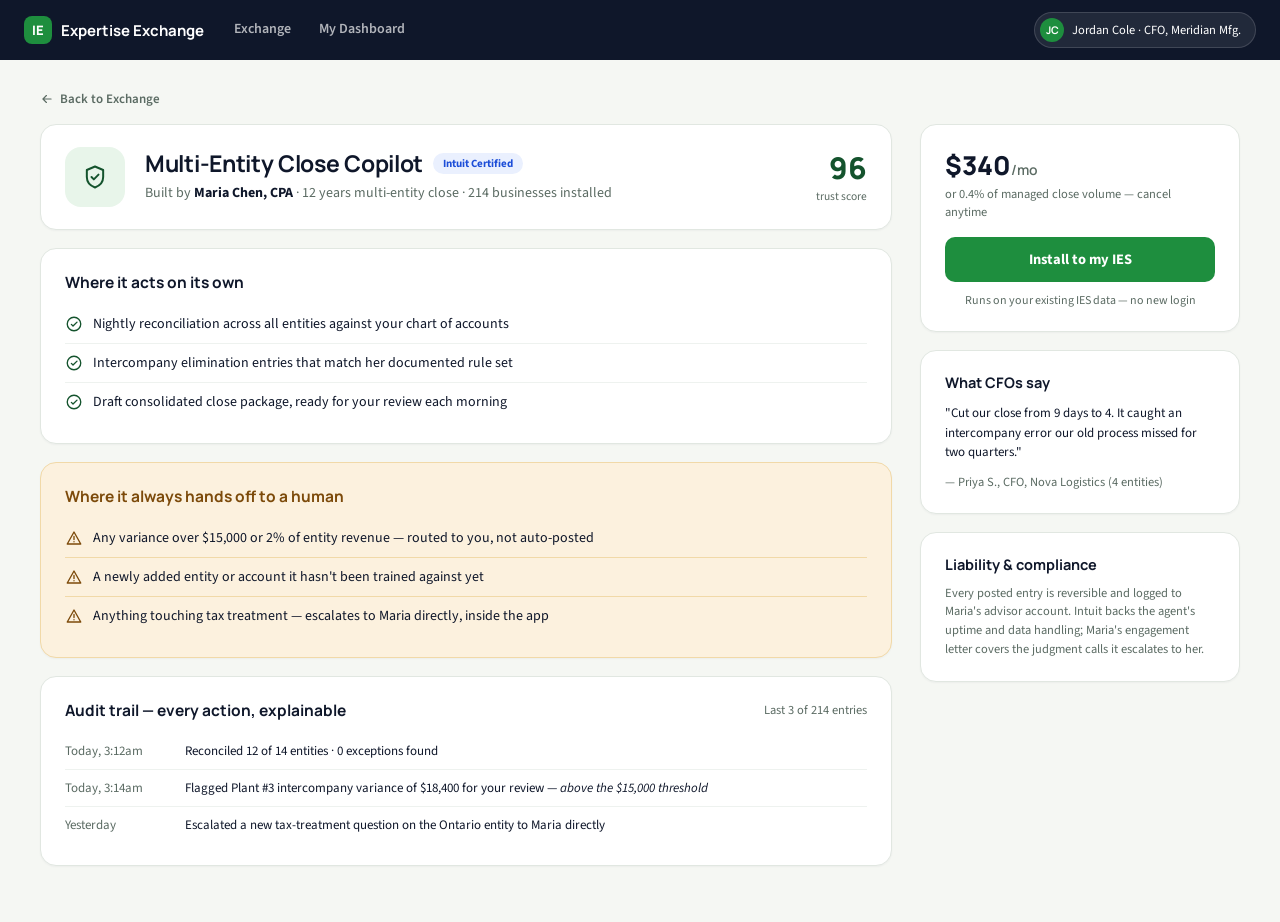
==== agent.html @ d36802e1 "Made by Aditya Vikram Singh" ====
<!doctype html>
<html lang="en">
<head>
<meta charset="utf-8">
<meta name="viewport" content="width=device-width, initial-scale=1">
<title>Multi-Entity Close Copilot — Agent detail</title>
<link rel="preconnect" href="https://fonts.googleapis.com">
<link href="https://fonts.googleapis.com/css2?family=Manrope:wght@500;700;800&family=Source+Sans+3:wght@400;500;600;700&display=swap" rel="stylesheet">
<link rel="stylesheet" href="styles.css">
</head>
<body>
<div class="page">

  <div class="topnav">
    <a href="index.html" class="brand">
      <div class="brand-mark">IE</div>
      <span class="brand-name">Expertise Exchange</span>
    </a>
    <nav>
      <a href="exchange.html" class="navlink">Exchange</a>
      <a href="dashboard.html" class="navlink">My Dashboard</a>
    </nav>
    <div class="spacer"></div>
    <div class="who">
      <div class="avatar">JC</div>
      <span>Jordan Cole · CFO, Meridian Mfg.</span>
    </div>
  </div>

  <div class="wrap">
    <div class="container">

      <a href="exchange.html" style="display:inline-flex; align-items:center; gap:6px; font-size:13px; color:var(--ink-soft); font-weight:600; margin-bottom:16px;">
        <svg width="14" height="14" viewBox="0 0 24 24" fill="none" stroke="currentColor" stroke-width="2" stroke-linecap="round" stroke-linejoin="round"><path d="M19 12H5M11 6l-6 6 6 6"/></svg>
        Back to Exchange
      </a>

      <div style="display:flex; gap:28px; flex-wrap:wrap;">

        <div style="flex:2 1 480px;">

          <div class="card" style="margin-bottom:18px; padding:22px 24px; display:flex; gap:20px; align-items:flex-start; flex-wrap:wrap;">
            <div class="icon-box brand" style="width:60px; height:60px; border-radius:16px;">
              <svg width="28" height="28" viewBox="0 0 24 24" fill="none" stroke="currentColor" stroke-width="1.7" stroke-linecap="round" stroke-linejoin="round"><path d="M12 3l7 3v6c0 4.5-3 7.5-7 9-4-1.5-7-4.5-7-9V6l7-3z"/><path d="M9 12l2 2 4-4"/></svg>
            </div>
            <div style="flex-grow:1; min-width:200px;">
              <div style="display:flex; align-items:center; gap:10px; margin-bottom:4px; flex-wrap:wrap;">
                <h1 style="font-size:23px; letter-spacing:-.3px;">Multi-Entity Close Copilot</h1>
                <span class="badge certified">Intuit Certified</span>
              </div>
              <div class="muted" style="font-size:14px;">Built by <strong style="color:var(--ink);">Maria Chen, CPA</strong> · 12 years multi-entity close · 214 businesses installed</div>
            </div>
            <div style="text-align:right; flex-shrink:0;">
              <div style="font-family:'Manrope',sans-serif; font-weight:800; font-size:30px; color:var(--brand-dark);">96</div>
              <div style="font-size:11.5px; color:var(--ink-soft);">trust score</div>
            </div>
          </div>

          <div class="card" style="margin-bottom:18px; padding:22px 24px;">
            <div style="font-family:'Manrope',sans-serif; font-weight:700; font-size:15.5px; margin-bottom:12px;">Where it acts on its own</div>
            <div class="row"><svg width="18" height="18" viewBox="0 0 24 24" fill="none" stroke="#14532D" stroke-width="1.8" stroke-linecap="round" stroke-linejoin="round" style="flex-shrink:0; margin-top:1px;"><circle cx="12" cy="12" r="9"/><path d="M8.5 12.5l2.2 2.2L16 9.5"/></svg><span style="font-size:14px;">Nightly reconciliation across all entities against your chart of accounts</span></div>
            <div class="row"><svg width="18" height="18" viewBox="0 0 24 24" fill="none" stroke="#14532D" stroke-width="1.8" stroke-linecap="round" stroke-linejoin="round" style="flex-shrink:0; margin-top:1px;"><circle cx="12" cy="12" r="9"/><path d="M8.5 12.5l2.2 2.2L16 9.5"/></svg><span style="font-size:14px;">Intercompany elimination entries that match her documented rule set</span></div>
            <div class="row"><svg width="18" height="18" viewBox="0 0 24 24" fill="none" stroke="#14532D" stroke-width="1.8" stroke-linecap="round" stroke-linejoin="round" style="flex-shrink:0; margin-top:1px;"><circle cx="12" cy="12" r="9"/><path d="M8.5 12.5l2.2 2.2L16 9.5"/></svg><span style="font-size:14px;">Draft consolidated close package, ready for your review each morning</span></div>
          </div>

          <div class="card amber" style="margin-bottom:18px; padding:22px 24px;">
            <div style="font-family:'Manrope',sans-serif; font-weight:700; font-size:15.5px; margin-bottom:12px; color:#7C4A0A;">Where it always hands off to a human</div>
            <div class="row" style="border-bottom-color:#F1D9A8;"><svg width="18" height="18" viewBox="0 0 24 24" fill="none" stroke="#7C4A0A" stroke-width="1.8" stroke-linecap="round" stroke-linejoin="round" style="flex-shrink:0; margin-top:1px;"><path d="M12 4l9 16H3L12 4z"/><path d="M12 10v4M12 17h.01"/></svg><span style="font-size:14px;">Any variance over $15,000 or 2% of entity revenue — routed to you, not auto-posted</span></div>
            <div class="row" style="border-bottom-color:#F1D9A8;"><svg width="18" height="18" viewBox="0 0 24 24" fill="none" stroke="#7C4A0A" stroke-width="1.8" stroke-linecap="round" stroke-linejoin="round" style="flex-shrink:0; margin-top:1px;"><path d="M12 4l9 16H3L12 4z"/><path d="M12 10v4M12 17h.01"/></svg><span style="font-size:14px;">A newly added entity or account it hasn't been trained against yet</span></div>
            <div class="row" style="border-bottom:none;"><svg width="18" height="18" viewBox="0 0 24 24" fill="none" stroke="#7C4A0A" stroke-width="1.8" stroke-linecap="round" stroke-linejoin="round" style="flex-shrink:0; margin-top:1px;"><path d="M12 4l9 16H3L12 4z"/><path d="M12 10v4M12 17h.01"/></svg><span style="font-size:14px;">Anything touching tax treatment — escalates to Maria directly, inside the app</span></div>
          </div>

          <div class="card" style="padding:22px 24px;">
            <div style="display:flex; align-items:center; justify-content:space-between; margin-bottom:12px; flex-wrap:wrap; gap:8px;">
              <div style="font-family:'Manrope',sans-serif; font-weight:700; font-size:15.5px;">Audit trail — every action, explainable</div>
              <span class="small muted">Last 3 of 214 entries</span>
            </div>
            <div style="font-size:13px;">
              <div class="row"><span class="muted" style="width:110px; flex-shrink:0;">Today, 3:12am</span><span>Reconciled 12 of 14 entities · 0 exceptions found</span></div>
              <div class="row"><span class="muted" style="width:110px; flex-shrink:0;">Today, 3:14am</span><span>Flagged Plant #3 intercompany variance of $18,400 for your review — <em>above the $15,000 threshold</em></span></div>
              <div class="row" style="border-bottom:none;"><span class="muted" style="width:110px; flex-shrink:0;">Yesterday</span><span>Escalated a new tax-treatment question on the Ontario entity to Maria directly</span></div>
            </div>
          </div>

        </div>

        <div style="flex:1 1 280px; max-width:320px;">
          <div class="card" style="margin-bottom:18px; padding:22px 24px;">
            <div style="font-family:'Manrope',sans-serif; font-weight:800; font-size:26px; margin-bottom:2px;">$340<span style="font-size:14px; font-weight:600; color:var(--ink-soft);">/mo</span></div>
            <div class="small muted" style="margin-bottom:16px;">or 0.4% of managed close volume — cancel anytime</div>
            <a href="dashboard.html" class="btn btn-primary" style="width:100%; margin-bottom:10px;">Install to my IES</a>
            <div style="font-size:12px; color:var(--ink-soft); text-align:center;">Runs on your existing IES data — no new login</div>
          </div>
          <div class="card" style="margin-bottom:18px; padding:22px 24px;">
            <div style="font-family:'Manrope',sans-serif; font-weight:700; font-size:14.5px; margin-bottom:12px;">What CFOs say</div>
            <p style="font-size:13px; line-height:1.5; margin:0 0 10px;">"Cut our close from 9 days to 4. It caught an intercompany error our old process missed for two quarters."</p>
            <div class="small muted">— Priya S., CFO, Nova Logistics (4 entities)</div>
          </div>
          <div class="card" style="padding:22px 24px;">
            <div style="font-family:'Manrope',sans-serif; font-weight:700; font-size:14.5px; margin-bottom:10px;">Liability &amp; compliance</div>
            <p class="small muted" style="line-height:1.5; margin:0;">Every posted entry is reversible and logged to Maria's advisor account. Intuit backs the agent's uptime and data handling; Maria's engagement letter covers the judgment calls it escalates to her.</p>
          </div>
        </div>

      </div>
    </div>
  </div>
</div>
</body>
</html>
---- styles.css ----
/* Intuit Expertise Exchange — shared design system */

:root{
  --ink:#0F172A;
  --ink-soft:#5B6B63;
  --paper:#FFFFFF;
  --canvas:#F5F7F3;
  --line:#E1E7E1;
  --brand:#1E8E3E;
  --brand-dark:#14532D;
  --brand-soft:#E8F5EA;
  --accent:#2452D9;
  --accent-dark:#1D3FAE;
  --accent-soft:#EAF0FE;
  --amber:#B45309;
  --amber-soft:#FCF1DE;
  --amber-line:#F1D9A8;
  --red:#B42318;
  --red-soft:#FDECEC;
  --max:1280px;
}

*{ box-sizing:border-box; }

html,body{
  margin:0;
  padding:0;
  background:var(--canvas);
  color:var(--ink);
  font-family:'Source Sans 3', -apple-system, Segoe UI, sans-serif;
  -webkit-font-smoothing:antialiased;
}

a{ text-decoration:none; color:inherit; }

h1,h2,h3{ font-family:'Manrope', -apple-system, Segoe UI, sans-serif; margin:0; }

.page{ min-height:100vh; display:flex; flex-direction:column; }

/* ---- Top nav ---- */
.topnav{
  height:60px;
  flex-shrink:0;
  background:#0F172A;
  display:flex;
  align-items:center;
  padding:0 24px;
  gap:28px;
  position:sticky;
  top:0;
  z-index:10;
}
.topnav .brand{ display:flex; align-items:center; gap:9px; }
.topnav .brand-mark{
  width:28px; height:28px; border-radius:8px;
  background:var(--brand);
  display:flex; align-items:center; justify-content:center;
  color:#fff; font-family:'Manrope',sans-serif; font-weight:800; font-size:13px;
}
.topnav.accent .brand-mark{ background:var(--accent); }
.topnav .brand-name{ color:#fff; font-family:'Manrope',sans-serif; font-weight:700; font-size:15px; white-space:nowrap; }
.topnav nav{ display:flex; gap:24px; }
.navlink{ color:rgba(255,255,255,.68); font-size:14px; font-weight:600; padding:4px 2px; border-bottom:2px solid transparent; }
.navlink.active{ color:#fff; border-bottom-color:var(--brand); }
.topnav.accent .navlink.active{ border-bottom-color:var(--accent); }
.spacer{ flex-grow:1; }
.who{
  display:flex; align-items:center; gap:8px;
  background:rgba(255,255,255,.08); border:1px solid rgba(255,255,255,.14);
  border-radius:999px; padding:5px 14px 5px 5px;
  flex-shrink:0;
}
.who .avatar{
  width:24px; height:24px; border-radius:50%;
  background:var(--brand); color:#fff; font-size:10.5px; font-weight:700;
  display:flex; align-items:center; justify-content:center; font-family:'Manrope',sans-serif;
}
.topnav.accent .who .avatar{ background:var(--accent); }
.who span{ color:#fff; font-size:12.5px; white-space:nowrap; }

/* ---- Layout ---- */
.wrap{ flex-grow:1; padding:30px 40px 56px; }
.container{ max-width:var(--max); margin:0 auto; }

/* ---- Cards ---- */
.card{
  background:#fff;
  border:1px solid var(--line);
  border-radius:16px;
  box-shadow:0 1px 2px rgba(15,23,42,.04);
}
.card.amber{ background:var(--amber-soft); border-color:var(--amber-line); }
.card.hover{ transition:transform .15s ease, box-shadow .15s ease; }
.card.hover:hover{ box-shadow:0 2px 4px rgba(15,23,42,.06), 0 14px 28px rgba(15,23,42,.09); transform:translateY(-2px); }

/* ---- Icon boxes ---- */
.icon-box{ display:flex; align-items:center; justify-content:center; border-radius:12px; flex-shrink:0; }
.icon-box.brand{ background:var(--brand-soft); color:var(--brand-dark); }
.icon-box.accent{ background:var(--accent-soft); color:var(--accent); }
.icon-box.amber{ background:var(--amber-soft); color:var(--amber); }

/* ---- Chips / badges ---- */
.chip{ font-size:13px; font-weight:600; color:var(--ink-soft); background:#fff; border:1px solid var(--line); border-radius:999px; padding:7px 14px; white-space:nowrap; }
.chip.active{ background:var(--brand-dark); color:#fff; border-color:var(--brand-dark); }
.badge{ font-size:11px; font-weight:700; border-radius:999px; padding:3px 10px; white-space:nowrap; }
.badge.featured{ color:var(--brand-dark); background:var(--brand-soft); }
.badge.certified{ color:#1D4ED8; background:var(--accent-soft); }
.eyebrow{ display:inline-block; font-size:12px; font-weight:700; letter-spacing:.06em; text-transform:uppercase; color:var(--brand-dark); background:var(--brand-soft); border-radius:999px; padding:5px 14px; }

/* ---- Buttons ---- */
.btn{
  display:inline-flex; align-items:center; justify-content:center; gap:8px;
  font-family:'Source Sans 3',sans-serif; font-weight:700; font-size:14.5px;
  border-radius:10px; padding:12px 18px; border:none; cursor:pointer;
}
.btn-primary{ background:var(--brand); color:#fff; }
.btn-accent{ background:var(--accent); color:#fff; }
.btn-ghost{ background:#fff; border:1px solid var(--line); color:var(--ink-soft); }
.btn-sm{ font-size:12.5px; padding:8px 14px; border-radius:9px; }

/* ---- Role cards (landing) ---- */
.role-card{
  background:#fff; border:1px solid var(--line); border-radius:18px; padding:28px 26px;
  min-height:250px; display:flex; flex-direction:column;
  box-shadow:0 1px 2px rgba(15,23,42,.04), 0 8px 20px rgba(15,23,42,.05);
  transition:transform .15s ease, box-shadow .15s ease;
}
.role-card:hover{ box-shadow:0 2px 4px rgba(15,23,42,.06), 0 16px 32px rgba(15,23,42,.10); transform:translateY(-2px); }

/* ---- Rows / lists ---- */
.row{ display:flex; gap:10px; align-items:flex-start; padding:9px 0; border-bottom:1px solid #EEF2EF; }
.row:last-child{ border-bottom:none; }
.task{ display:flex; gap:12px; align-items:flex-start; padding:12px 14px; border-radius:11px; margin-bottom:8px; }

/* ---- Table ---- */
table{ width:100%; border-collapse:collapse; }
th{ font-size:11.5px; text-transform:uppercase; letter-spacing:.04em; color:var(--ink-soft); text-align:left; padding:8px 10px; border-bottom:1px solid var(--line); font-weight:700; }
td{ font-size:13px; padding:10px 10px; border-bottom:1px solid #F0F3F0; }
tr:last-child td{ border-bottom:none; }

/* ---- Toggles ---- */
.toggle{ width:32px; height:18px; border-radius:999px; display:flex; padding:2px; flex-shrink:0; }
.toggle-on{ background:var(--brand); }
.toggle-off{ background:#D7DEDA; }
.toggle-dot{ width:14px; height:14px; border-radius:50%; background:#fff; }
.toggle-on .toggle-dot{ margin-left:auto; }

/* ---- Step numbers ---- */
.step-num{
  width:24px; height:24px; border-radius:7px; background:var(--accent-soft); color:var(--accent-dark);
  font-size:12px; font-weight:800; display:flex; align-items:center; justify-content:center;
  font-family:'Manrope',sans-serif; flex-shrink:0;
}
.step-num.amber{ background:#F5E1B8; color:#7C4A0A; }

/* ---- Checklist ---- */
.checklist{ display:flex; align-items:center; gap:10px; font-size:13px; padding:7px 0; }

/* ---- Stat strip ---- */
.stat{ text-align:center; }
.stat .num{ font-family:'Manrope',sans-serif; font-weight:800; font-size:22px; color:var(--brand-dark); }
.stat .label{ font-size:12.5px; color:var(--ink-soft); }

/* ---- Grids ---- */
.grid-2{ display:grid; grid-template-columns:repeat(2,minmax(0,1fr)); gap:16px; }
.grid-3{ display:grid; grid-template-columns:repeat(3,minmax(0,1fr)); gap:18px; }
.grid-4{ display:grid; grid-template-columns:repeat(4,minmax(0,1fr)); gap:16px; }
.flex{ display:flex; }
.flex-col{ display:flex; flex-direction:column; }
.gap-14{ gap:14px; }
.gap-18{ gap:18px; }

/* ---- Utility ---- */
.muted{ color:var(--ink-soft); }
.small{ font-size:12.5px; }

/* ---- Responsive ---- */
@media (max-width: 900px){
  .wrap{ padding:22px 18px 44px; }
  .grid-3{ grid-template-columns:1fr; }
  .grid-4{ grid-template-columns:repeat(2,minmax(0,1fr)); }
  .grid-2{ grid-template-columns:1fr; }
  .topnav{ padding:0 16px; gap:16px; }
  .topnav .brand-name{ display:none; }
  .who span{ display:none; }
}
@media (max-width: 640px){
  .grid-4{ grid-template-columns:1fr; }
}
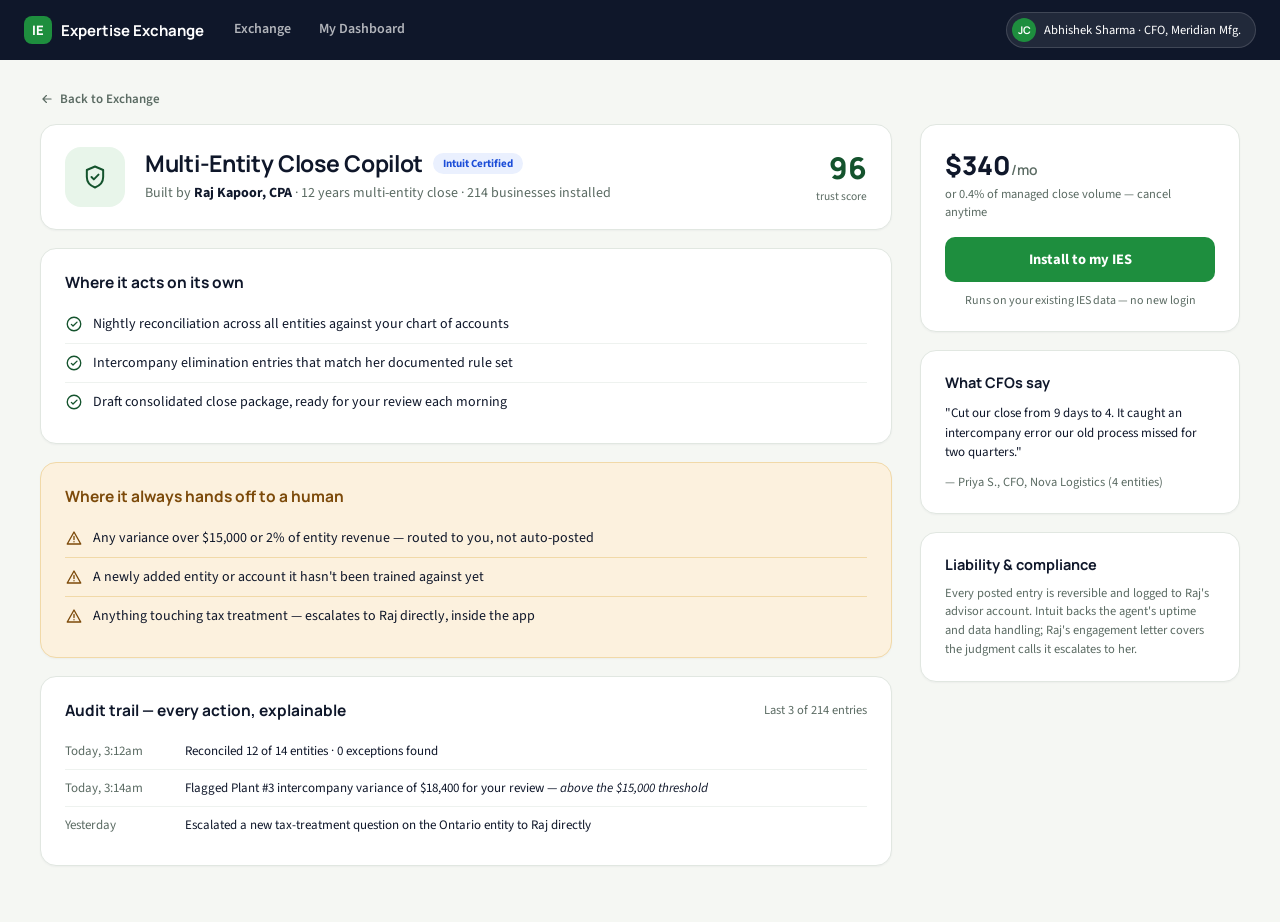
==== commit f85489e0: "Made by Aditya Vikram Singh" ====
--- a/agent.html
+++ b/agent.html
@@ -23,7 +23,7 @@
     <div class="spacer"></div>
     <div class="who">
       <div class="avatar">JC</div>
-      <span>Jordan Cole · CFO, Meridian Mfg.</span>
+      <span>Abhishek Sharma · CFO, Meridian Mfg.</span>
     </div>
   </div>
 
@@ -48,7 +48,7 @@
                 <h1 style="font-size:23px; letter-spacing:-.3px;">Multi-Entity Close Copilot</h1>
                 <span class="badge certified">Intuit Certified</span>
               </div>
-              <div class="muted" style="font-size:14px;">Built by <strong style="color:var(--ink);">Maria Chen, CPA</strong> · 12 years multi-entity close · 214 businesses installed</div>
+              <div class="muted" style="font-size:14px;">Built by <strong style="color:var(--ink);">Raj Kapoor, CPA</strong> · 12 years multi-entity close · 214 businesses installed</div>
             </div>
             <div style="text-align:right; flex-shrink:0;">
               <div style="font-family:'Manrope',sans-serif; font-weight:800; font-size:30px; color:var(--brand-dark);">96</div>
@@ -67,7 +67,7 @@
             <div style="font-family:'Manrope',sans-serif; font-weight:700; font-size:15.5px; margin-bottom:12px; color:#7C4A0A;">Where it always hands off to a human</div>
             <div class="row" style="border-bottom-color:#F1D9A8;"><svg width="18" height="18" viewBox="0 0 24 24" fill="none" stroke="#7C4A0A" stroke-width="1.8" stroke-linecap="round" stroke-linejoin="round" style="flex-shrink:0; margin-top:1px;"><path d="M12 4l9 16H3L12 4z"/><path d="M12 10v4M12 17h.01"/></svg><span style="font-size:14px;">Any variance over $15,000 or 2% of entity revenue — routed to you, not auto-posted</span></div>
             <div class="row" style="border-bottom-color:#F1D9A8;"><svg width="18" height="18" viewBox="0 0 24 24" fill="none" stroke="#7C4A0A" stroke-width="1.8" stroke-linecap="round" stroke-linejoin="round" style="flex-shrink:0; margin-top:1px;"><path d="M12 4l9 16H3L12 4z"/><path d="M12 10v4M12 17h.01"/></svg><span style="font-size:14px;">A newly added entity or account it hasn't been trained against yet</span></div>
-            <div class="row" style="border-bottom:none;"><svg width="18" height="18" viewBox="0 0 24 24" fill="none" stroke="#7C4A0A" stroke-width="1.8" stroke-linecap="round" stroke-linejoin="round" style="flex-shrink:0; margin-top:1px;"><path d="M12 4l9 16H3L12 4z"/><path d="M12 10v4M12 17h.01"/></svg><span style="font-size:14px;">Anything touching tax treatment — escalates to Maria directly, inside the app</span></div>
+            <div class="row" style="border-bottom:none;"><svg width="18" height="18" viewBox="0 0 24 24" fill="none" stroke="#7C4A0A" stroke-width="1.8" stroke-linecap="round" stroke-linejoin="round" style="flex-shrink:0; margin-top:1px;"><path d="M12 4l9 16H3L12 4z"/><path d="M12 10v4M12 17h.01"/></svg><span style="font-size:14px;">Anything touching tax treatment — escalates to Raj directly, inside the app</span></div>
           </div>
 
           <div class="card" style="padding:22px 24px;">
@@ -78,7 +78,7 @@
             <div style="font-size:13px;">
               <div class="row"><span class="muted" style="width:110px; flex-shrink:0;">Today, 3:12am</span><span>Reconciled 12 of 14 entities · 0 exceptions found</span></div>
               <div class="row"><span class="muted" style="width:110px; flex-shrink:0;">Today, 3:14am</span><span>Flagged Plant #3 intercompany variance of $18,400 for your review — <em>above the $15,000 threshold</em></span></div>
-              <div class="row" style="border-bottom:none;"><span class="muted" style="width:110px; flex-shrink:0;">Yesterday</span><span>Escalated a new tax-treatment question on the Ontario entity to Maria directly</span></div>
+              <div class="row" style="border-bottom:none;"><span class="muted" style="width:110px; flex-shrink:0;">Yesterday</span><span>Escalated a new tax-treatment question on the Ontario entity to Raj directly</span></div>
             </div>
           </div>
 
@@ -98,7 +98,7 @@
           </div>
           <div class="card" style="padding:22px 24px;">
             <div style="font-family:'Manrope',sans-serif; font-weight:700; font-size:14.5px; margin-bottom:10px;">Liability &amp; compliance</div>
-            <p class="small muted" style="line-height:1.5; margin:0;">Every posted entry is reversible and logged to Maria's advisor account. Intuit backs the agent's uptime and data handling; Maria's engagement letter covers the judgment calls it escalates to her.</p>
+            <p class="small muted" style="line-height:1.5; margin:0;">Every posted entry is reversible and logged to Raj's advisor account. Intuit backs the agent's uptime and data handling; Raj's engagement letter covers the judgment calls it escalates to her.</p>
           </div>
         </div>
 
